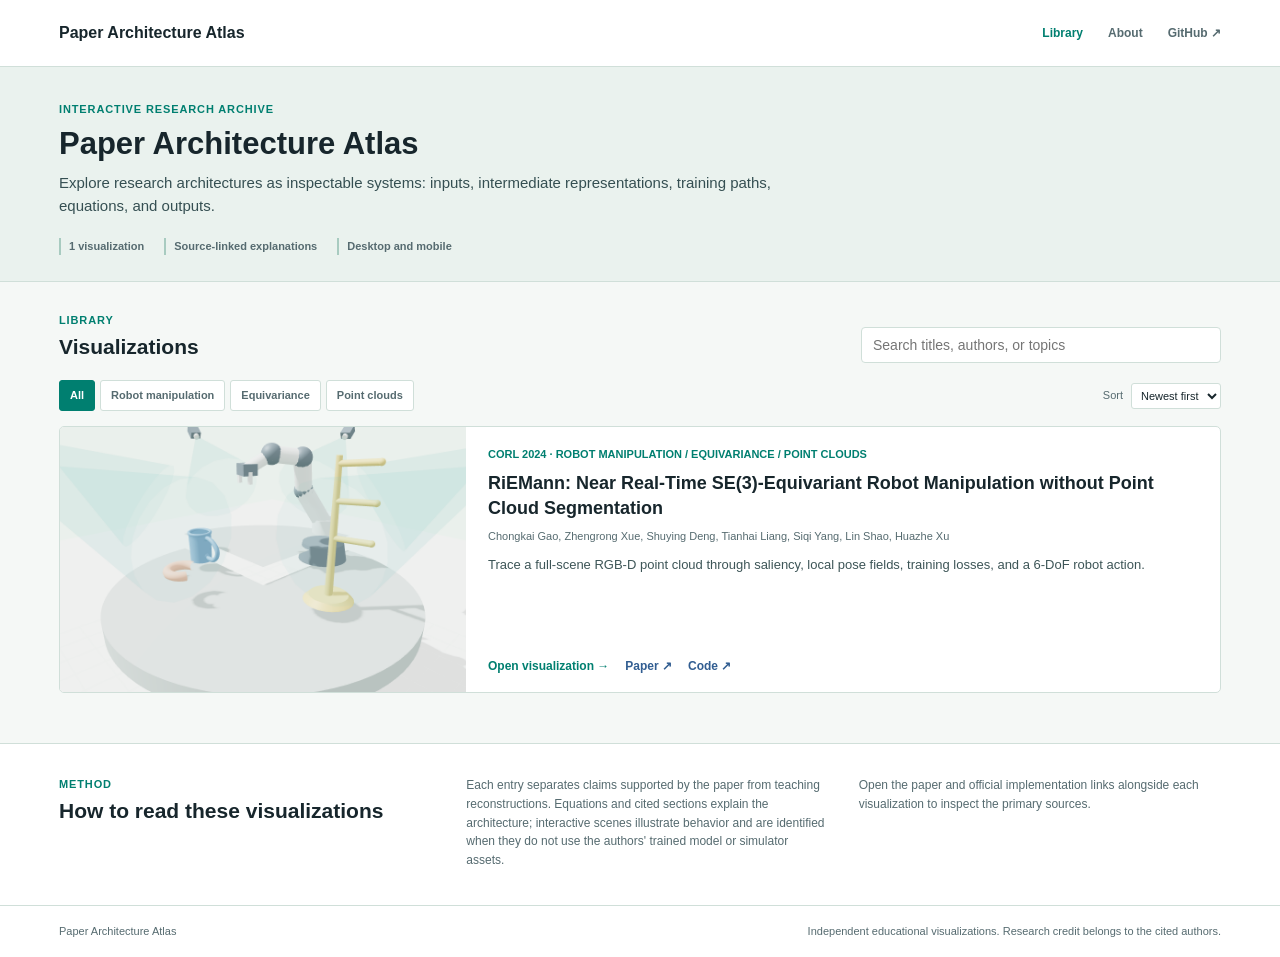
==== index.html @ 177f24d4 "Launch English paper architecture atlas with RiEMann explorer" ====
<!doctype html>
<html lang="en">
<head>
  <meta charset="utf-8">
  <meta name="viewport" content="width=device-width, initial-scale=1">
  <meta name="description" content="Interactive, source-grounded visualizations of research paper architectures.">
  <title>Paper Architecture Atlas</title>
  <link rel="stylesheet" href="styles.css">
  <script src="catalog.js" defer></script>
  <script src="home.js" defer></script>
</head>
<body>
  <header class="site-header">
    <div class="header-inner">
      <a class="brand" href="./">Paper Architecture Atlas</a>
      <nav aria-label="Primary navigation">
        <a href="#library" aria-current="page">Library</a>
        <a href="#about">About</a>
        <a href="https://github.com/yj244-jyt/paper-architecture-atlas" target="_blank" rel="noopener noreferrer">GitHub ↗</a>
      </nav>
    </div>
  </header>
  <main>
    <section class="intro" aria-labelledby="page-title">
      <div class="intro-inner">
        <div class="eyebrow">Interactive research archive</div>
        <h1 id="page-title">Paper Architecture Atlas</h1>
        <p>Explore research architectures as inspectable systems: inputs, intermediate representations, training paths, equations, and outputs.</p>
        <div class="intro-meta"><span id="paper-count">1 visualization</span><span>Source-linked explanations</span><span>Desktop and mobile</span></div>
      </div>
    </section>
    <section id="library" class="library" aria-labelledby="library-title">
      <div class="section-head">
        <div><div class="eyebrow">Library</div><h2 id="library-title">Visualizations</h2></div>
        <label class="search-field"><span class="sr-only">Search papers</span><input id="search" type="search" placeholder="Search titles, authors, or topics" autocomplete="off"></label>
      </div>
      <div class="library-tools">
        <div id="filters" class="filters" role="group" aria-label="Filter by topic"></div>
        <label class="sort-field">Sort <select id="sort"><option value="newest">Newest first</option><option value="title">Title A-Z</option></select></label>
      </div>
      <div id="results" class="results" aria-live="polite"></div>
      <p id="empty" class="empty" hidden>No papers match this search.</p>
    </section>
    <section id="about" class="about" aria-labelledby="about-title">
      <div class="about-inner">
        <div><div class="eyebrow">Method</div><h2 id="about-title">How to read these visualizations</h2></div>
        <div class="about-copy">
          <p>Each entry separates claims supported by the paper from teaching reconstructions. Equations and cited sections explain the architecture; interactive scenes illustrate behavior and are identified when they do not use the authors' trained model or simulator assets.</p>
          <p>Open the paper and official implementation links alongside each visualization to inspect the primary sources.</p>
        </div>
      </div>
    </section>
  </main>
  <footer><div class="footer-inner"><span>Paper Architecture Atlas</span><span>Independent educational visualizations. Research credit belongs to the cited authors.</span></div></footer>
</body>
</html>
---- styles.css ----
:root{--ink:#17262c;--muted:#566b70;--line:#d0dfd9;--paper:#f5f8f6;--teal:#007f70;--teal-light:#e0f2eb;--blue:#315d91}
*{box-sizing:border-box}
html{scroll-behavior:smooth}
body{margin:0;background:var(--paper);color:var(--ink);font:14px/1.55 -apple-system,BlinkMacSystemFont,"Segoe UI",sans-serif}
a{color:inherit}
button,input,select{font:inherit}
button{cursor:pointer}
button:focus-visible,input:focus-visible,select:focus-visible,a:focus-visible{outline:3px solid #7fbdaf;outline-offset:2px}
.sr-only{position:absolute;width:1px;height:1px;padding:0;margin:-1px;overflow:hidden;clip:rect(0,0,0,0);white-space:nowrap;border:0}
.site-header{background:#fff;border-bottom:1px solid var(--line)}
.header-inner,.intro-inner,.library,.about-inner,.footer-inner{max-width:1210px;margin:auto}
.header-inner{min-height:66px;padding:0 24px;display:flex;align-items:center;justify-content:space-between;gap:24px}
.brand{font-size:16px;font-weight:800;text-decoration:none;white-space:nowrap}
nav{display:flex;gap:25px;align-items:center}
nav a{text-decoration:none;color:var(--muted);font-size:12px;font-weight:700}
nav a:hover,nav a[aria-current]{color:var(--teal)}
.intro{background:#eaf2ee;border-bottom:1px solid var(--line)}
.intro-inner{padding:34px 24px 26px}
.eyebrow{color:var(--teal);font-size:11px;font-weight:800;text-transform:uppercase;letter-spacing:.08em}
h1,h2,h3,p{margin-top:0}
h1{font-size:31px;line-height:1.2;margin:7px 0 9px}
.intro p{max-width:780px;color:#354f52;margin:0;font-size:15px}
.intro-meta{display:flex;gap:20px;flex-wrap:wrap;margin-top:20px;color:var(--muted);font-size:11px;font-weight:700}
.intro-meta span{border-left:2px solid #a8cbc0;padding-left:8px}
.library{padding:30px 24px 50px}
.section-head{display:flex;justify-content:space-between;align-items:end;gap:20px}
h2{font-size:21px;margin:2px 0 0}
.search-field input{width:min(360px,42vw);height:36px;border:1px solid var(--line);border-radius:4px;padding:7px 11px;background:#fff;color:var(--ink)}
.library-tools{display:flex;justify-content:space-between;align-items:center;gap:20px;margin:17px 0 15px}
.filters{display:flex;flex-wrap:wrap;gap:5px}
.filters button{border:1px solid var(--line);background:#fff;color:var(--muted);font-size:11px;font-weight:700;padding:6px 10px;border-radius:3px}
.filters button[aria-pressed=true]{background:var(--teal);border-color:var(--teal);color:#fff}
.sort-field{display:flex;align-items:center;gap:8px;color:var(--muted);font-size:11px;white-space:nowrap}
.sort-field select{border:1px solid var(--line);background:#fff;border-radius:3px;padding:5px;color:var(--ink)}
.results{display:grid;gap:14px}
.paper{display:grid;grid-template-columns:minmax(240px,35%) minmax(0,1fr);min-height:265px;background:#fff;border:1px solid var(--line);border-radius:5px;overflow:hidden}
.paper-image{display:block;background:#e6eeea;overflow:hidden}
.paper-image img{display:block;width:100%;height:100%;min-height:265px;object-fit:cover;object-position:center}
.paper-body{padding:19px 22px 17px;display:flex;flex-direction:column;align-items:flex-start;min-width:0}
.paper-meta{color:var(--teal);font-size:11px;font-weight:800;text-transform:uppercase}
.paper-meta span{padding:0 5px}
.paper h3{font-size:18px;line-height:1.35;margin:8px 0}
.paper h3 a{text-decoration:none}
.paper h3 a:hover{text-decoration:underline}
.authors{font-size:11px;color:var(--muted);margin:0 0 10px}
.summary{font-size:13px;color:#3d5557;margin:0 0 16px;max-width:700px}
.paper-links{display:flex;flex-wrap:wrap;align-items:center;gap:16px;margin-top:auto;font-size:12px;font-weight:700}
.paper-links a{text-decoration:none;color:var(--blue)}
.paper-links a:hover{text-decoration:underline}
.paper-links .primary-link{color:var(--teal)}
.empty{background:#fff;border:1px solid var(--line);padding:35px;color:var(--muted);text-align:center}
.about{background:#fff;border-top:1px solid var(--line)}
.about-inner{padding:32px 24px 36px;display:grid;grid-template-columns:1fr 2fr;gap:30px}
.about-copy{display:grid;grid-template-columns:1fr 1fr;gap:30px}
.about p{font-size:12px;color:var(--muted);margin:0}
footer{border-top:1px solid var(--line);background:#fff}
.footer-inner{padding:17px 24px;display:flex;justify-content:space-between;gap:20px;color:var(--muted);font-size:11px}
@media(max-width:760px){
  .header-inner{padding:0 15px;min-height:58px}
  .brand{font-size:13px}
  nav{gap:12px}
  nav a{font-size:11px}
  .intro-inner{padding:25px 15px}
  h1{font-size:25px}
  .library{padding:25px 15px 38px}
  .section-head{display:block}
  .search-field{display:block;margin-top:15px}
  .search-field input{width:100%}
  .library-tools{align-items:flex-start;flex-direction:column;gap:10px}
  .paper{grid-template-columns:1fr}
  .paper-image img{height:auto;min-height:0;aspect-ratio:16/8}
  .paper-body{padding:16px}
  .about-inner,.about-copy{display:block}
  .about-inner{padding:27px 15px}
  .about-copy{margin-top:15px}
  .about p+p{margin-top:11px}
  .footer-inner{display:block;padding:15px}
}
@media(max-width:380px){.brand{max-width:120px;white-space:normal;line-height:1.15}nav{gap:9px}}
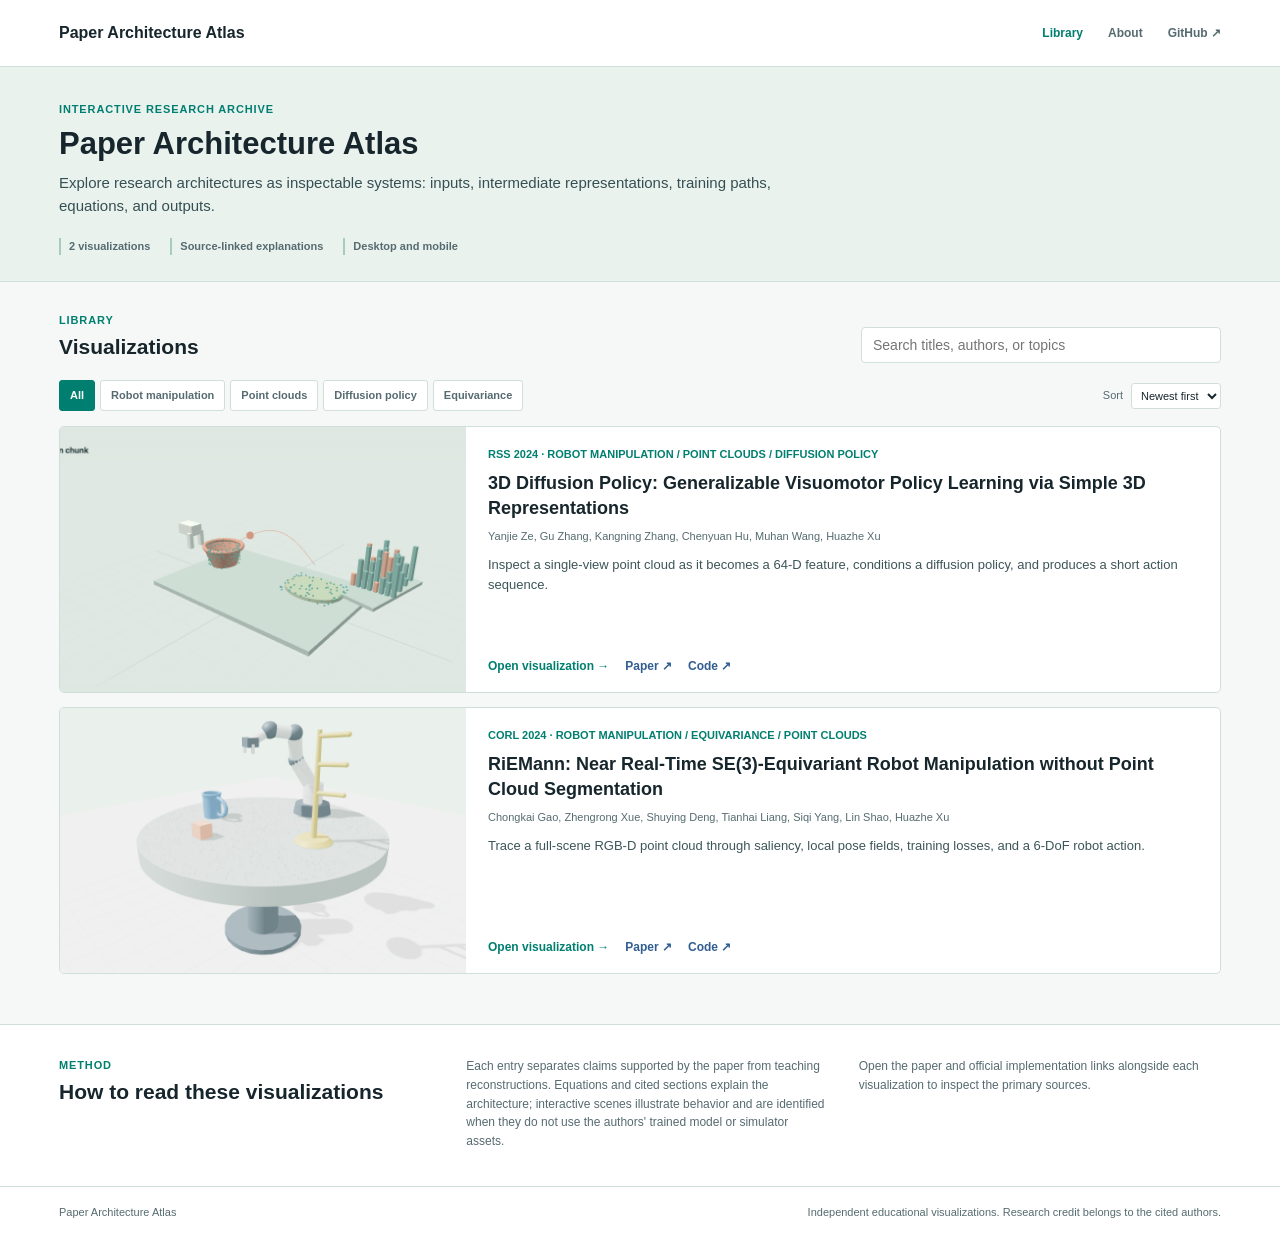
==== commit 47418891: "Add 3D Diffusion Policy interactive visualization" ====
--- a/index.html
+++ b/index.html
@@ -5,6 +5,7 @@
   <meta name="viewport" content="width=device-width, initial-scale=1">
   <meta name="description" content="Interactive, source-grounded visualizations of research paper architectures.">
   <title>Paper Architecture Atlas</title>
+  <link rel="icon" href="favicon.svg" type="image/svg+xml">
   <link rel="stylesheet" href="styles.css">
   <script src="catalog.js" defer></script>
   <script src="home.js" defer></script>
@@ -26,7 +27,7 @@
         <div class="eyebrow">Interactive research archive</div>
         <h1 id="page-title">Paper Architecture Atlas</h1>
         <p>Explore research architectures as inspectable systems: inputs, intermediate representations, training paths, equations, and outputs.</p>
-        <div class="intro-meta"><span id="paper-count">1 visualization</span><span>Source-linked explanations</span><span>Desktop and mobile</span></div>
+        <div class="intro-meta"><span id="paper-count">2 visualizations</span><span>Source-linked explanations</span><span>Desktop and mobile</span></div>
       </div>
     </section>
     <section id="library" class="library" aria-labelledby="library-title">
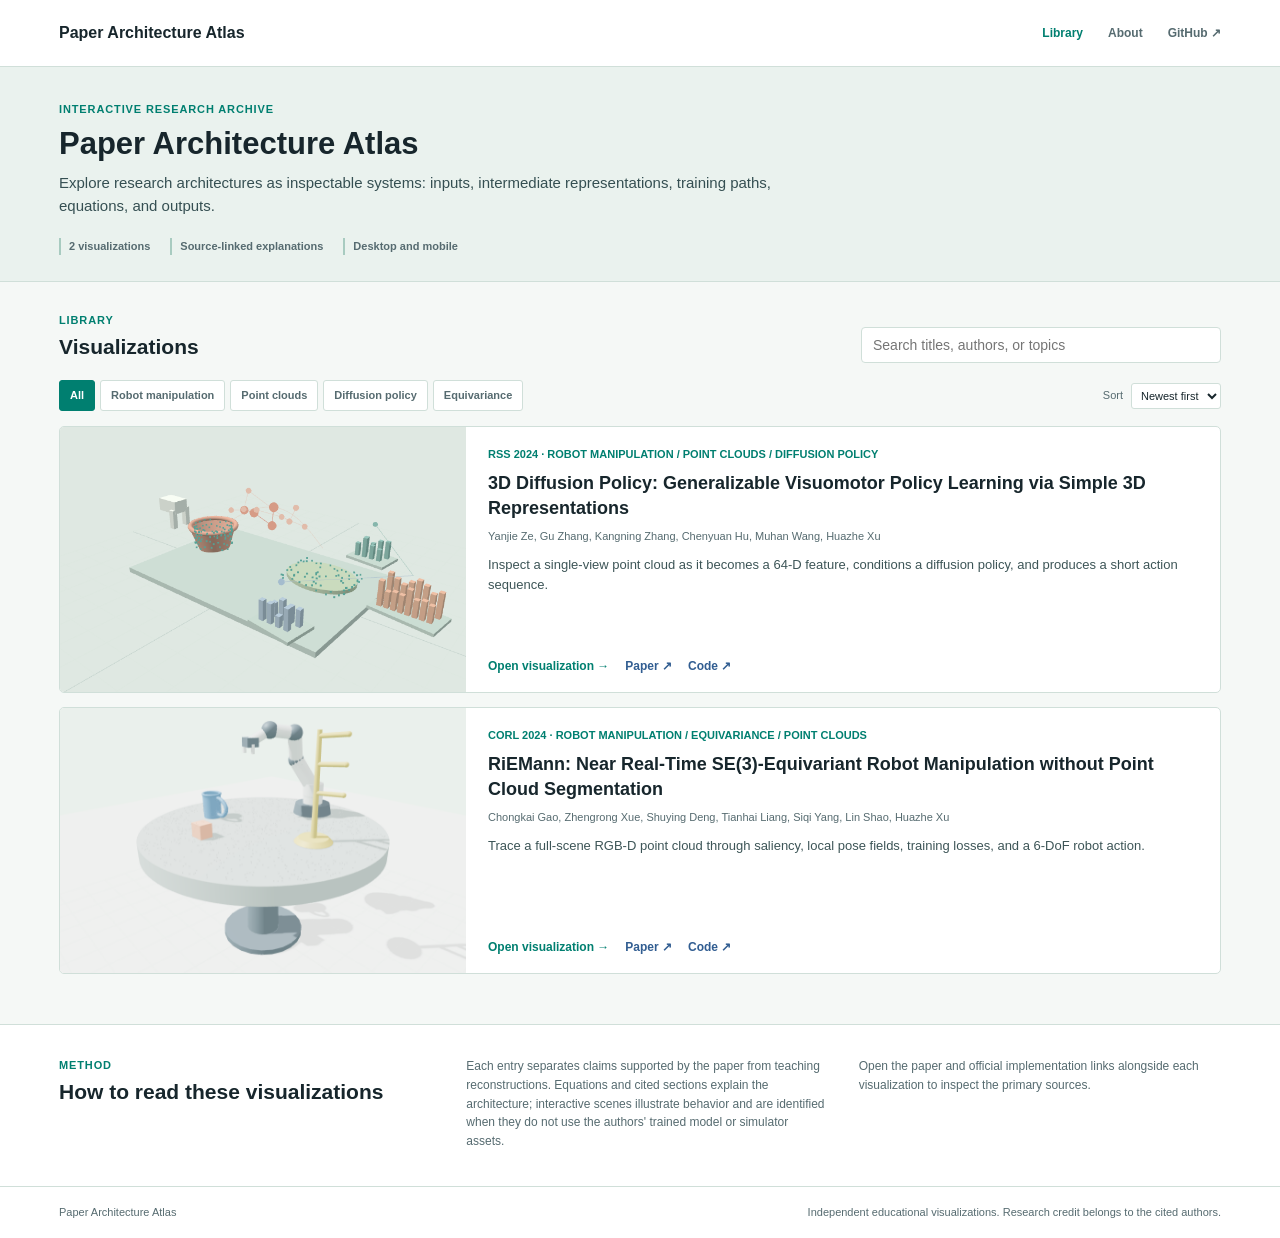
==== commit 6b043ced: "Refresh DP3 catalog cover URL" ====
--- a/index.html
+++ b/index.html
@@ -7,7 +7,7 @@
   <title>Paper Architecture Atlas</title>
   <link rel="icon" href="favicon.svg" type="image/svg+xml">
   <link rel="stylesheet" href="styles.css">
-  <script src="catalog.js" defer></script>
+  <script src="catalog.js?v=dp3-cover-2" defer></script>
   <script src="home.js" defer></script>
 </head>
 <body>
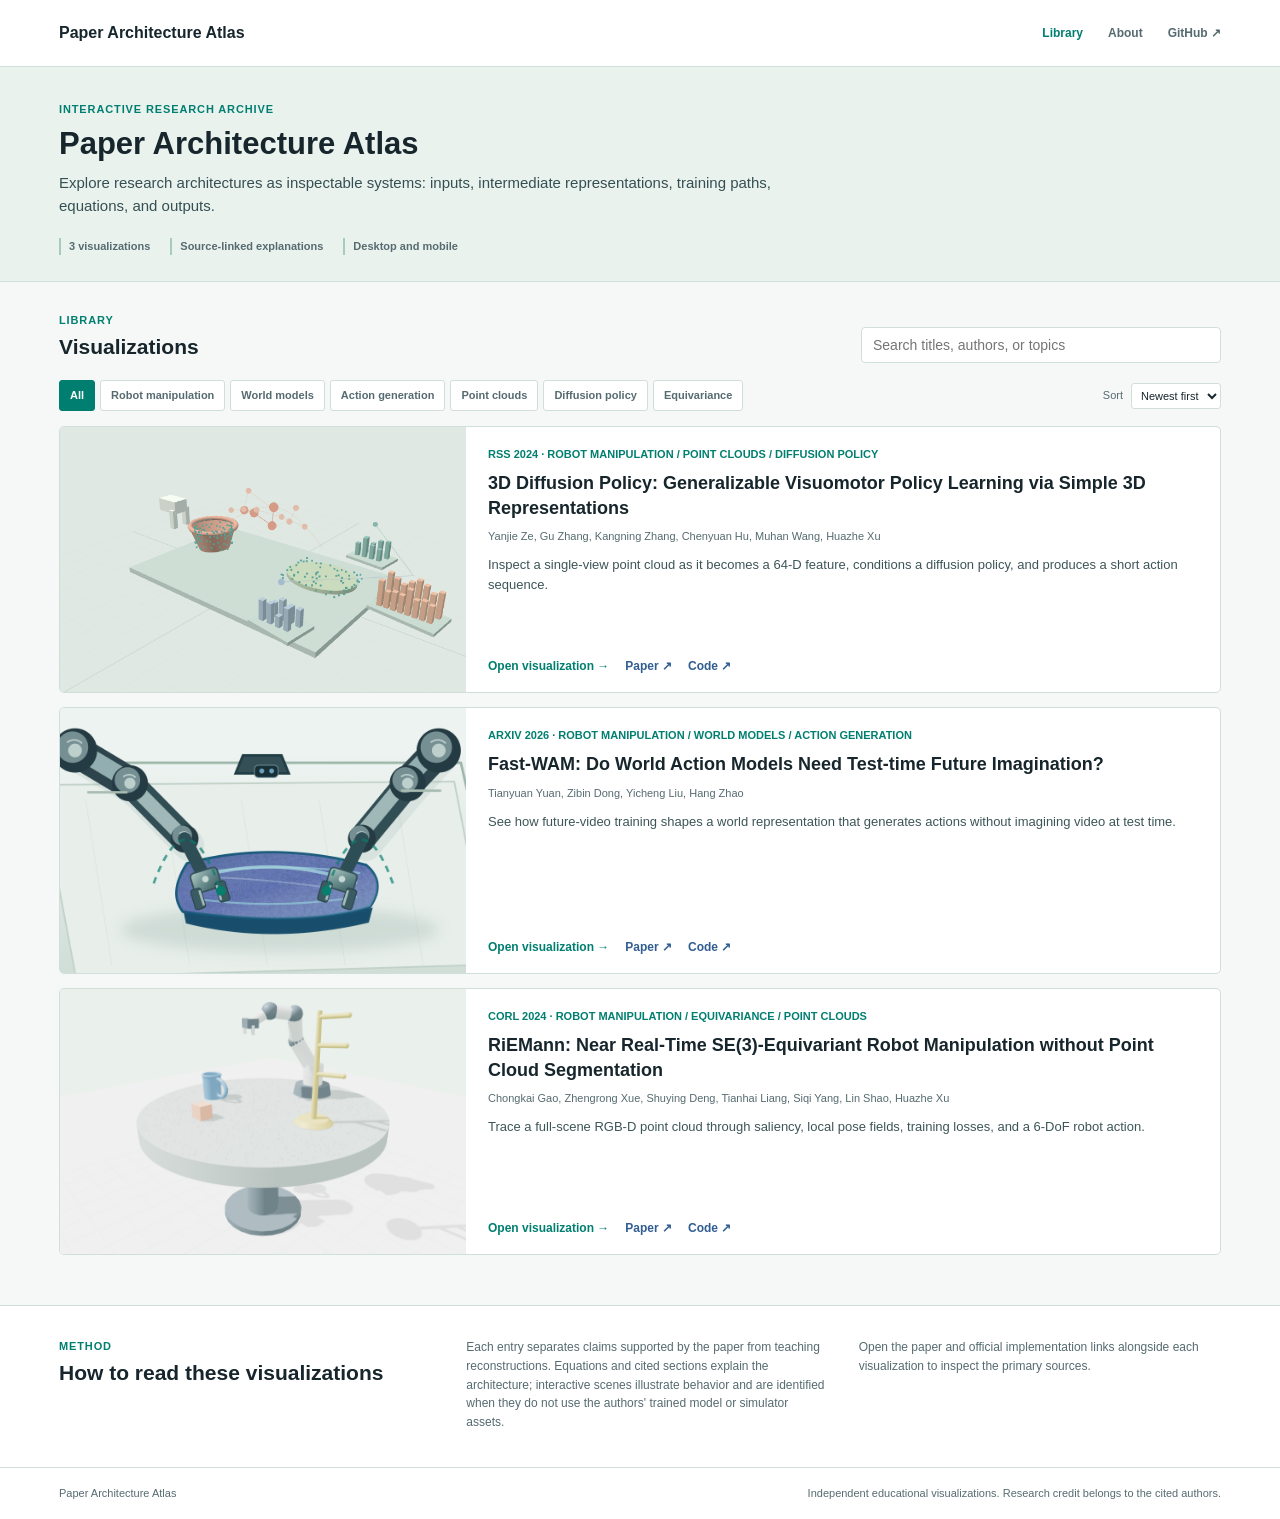
==== commit 42032171: "Add interactive Fast-WAM architecture visualization" ====
--- a/index.html
+++ b/index.html
@@ -7,7 +7,7 @@
   <title>Paper Architecture Atlas</title>
   <link rel="icon" href="favicon.svg" type="image/svg+xml">
   <link rel="stylesheet" href="styles.css">
-  <script src="catalog.js?v=dp3-cover-2" defer></script>
+  <script src="catalog.js?v=fast-wam-1" defer></script>
   <script src="home.js" defer></script>
 </head>
 <body>
@@ -27,7 +27,7 @@
         <div class="eyebrow">Interactive research archive</div>
         <h1 id="page-title">Paper Architecture Atlas</h1>
         <p>Explore research architectures as inspectable systems: inputs, intermediate representations, training paths, equations, and outputs.</p>
-        <div class="intro-meta"><span id="paper-count">2 visualizations</span><span>Source-linked explanations</span><span>Desktop and mobile</span></div>
+        <div class="intro-meta"><span id="paper-count">3 visualizations</span><span>Source-linked explanations</span><span>Desktop and mobile</span></div>
       </div>
     </section>
     <section id="library" class="library" aria-labelledby="library-title">
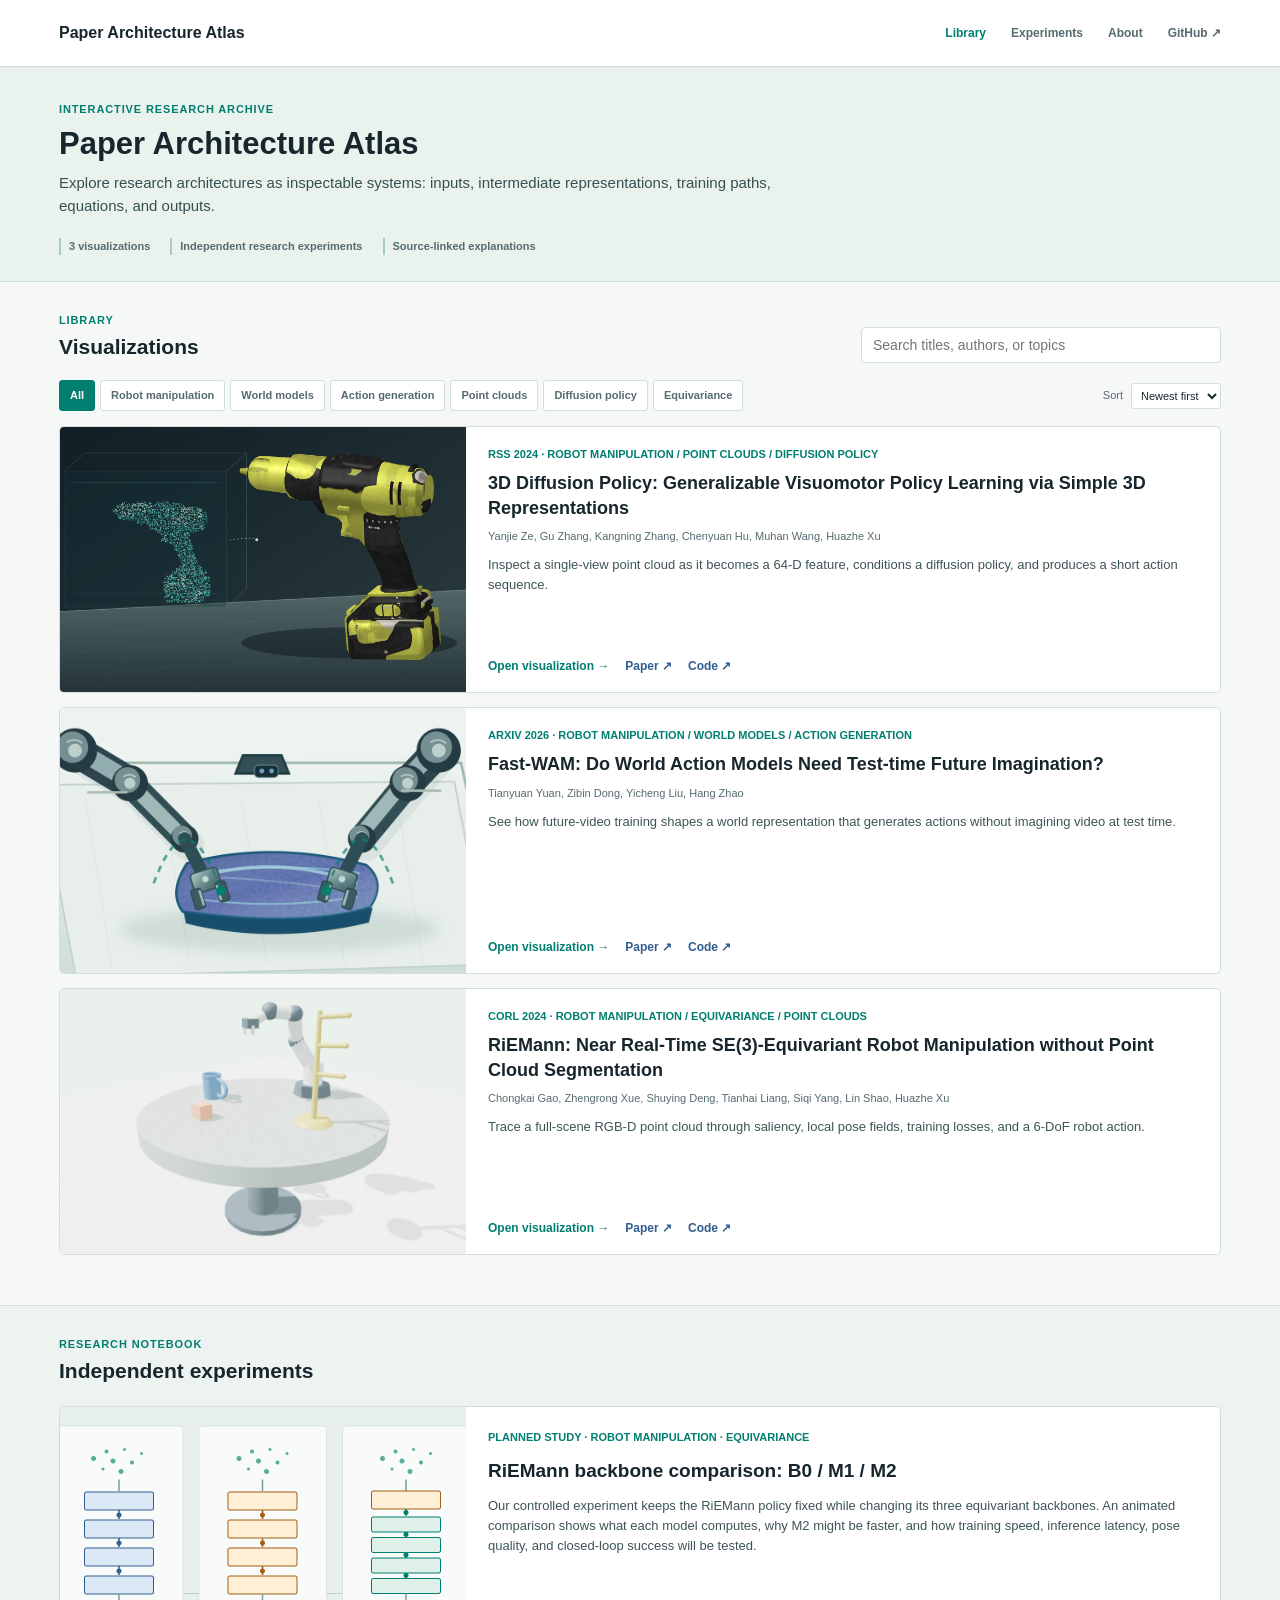
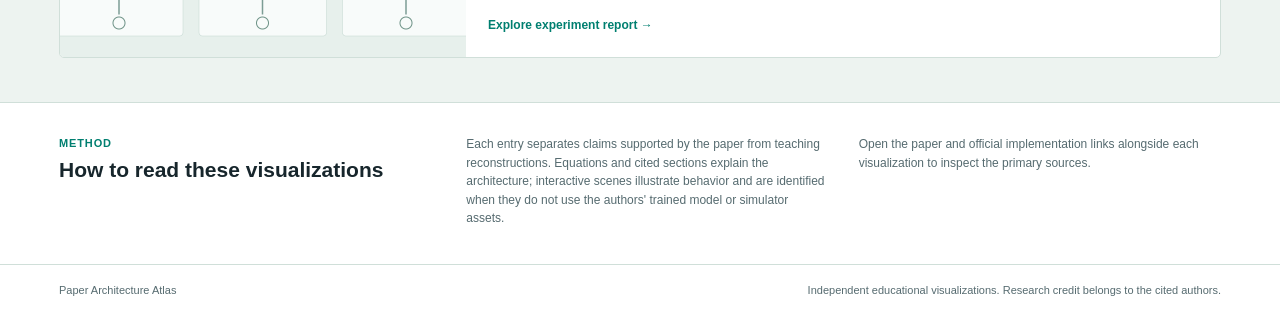
==== commit 6e5f101c: "Add RiEMann backbone experiment explorer" ====
--- a/index.html
+++ b/index.html
@@ -16,6 +16,7 @@
       <a class="brand" href="./">Paper Architecture Atlas</a>
       <nav aria-label="Primary navigation">
         <a href="#library" aria-current="page">Library</a>
+        <a href="#experiments">Experiments</a>
         <a href="#about">About</a>
         <a href="https://github.com/yj244-jyt/paper-architecture-atlas" target="_blank" rel="noopener noreferrer">GitHub ↗</a>
       </nav>
@@ -27,7 +28,7 @@
         <div class="eyebrow">Interactive research archive</div>
         <h1 id="page-title">Paper Architecture Atlas</h1>
         <p>Explore research architectures as inspectable systems: inputs, intermediate representations, training paths, equations, and outputs.</p>
-        <div class="intro-meta"><span id="paper-count">3 visualizations</span><span>Source-linked explanations</span><span>Desktop and mobile</span></div>
+        <div class="intro-meta"><span id="paper-count">3 visualizations</span><span>Independent research experiments</span><span>Source-linked explanations</span></div>
       </div>
     </section>
     <section id="library" class="library" aria-labelledby="library-title">
@@ -42,6 +43,20 @@
       <div id="results" class="results" aria-live="polite"></div>
       <p id="empty" class="empty" hidden>No papers match this search.</p>
     </section>
+    <section id="experiments" class="experiments" aria-labelledby="experiments-title">
+      <div class="experiments-inner">
+        <div class="section-head"><div><div class="eyebrow">Research notebook</div><h2 id="experiments-title">Independent experiments</h2></div></div>
+        <article class="experiment-entry">
+          <a class="experiment-image" href="experiments/riemann-backbone-comparison/" aria-label="Open the RiEMann B0 M1 M2 experiment report"><img src="assets/riemann-backbone-comparison.png?v=1" alt="Three parallel point-cloud processing architectures" loading="lazy"></a>
+          <div class="experiment-body">
+            <div class="paper-meta">Planned study · Robot manipulation · Equivariance</div>
+            <h3><a href="experiments/riemann-backbone-comparison/">RiEMann backbone comparison: B0 / M1 / M2</a></h3>
+            <p>Our controlled experiment keeps the RiEMann policy fixed while changing its three equivariant backbones. An animated comparison shows what each model computes, why M2 might be faster, and how training speed, inference latency, pose quality, and closed-loop success will be tested.</p>
+            <a class="primary-link" href="experiments/riemann-backbone-comparison/">Explore experiment report →</a>
+          </div>
+        </article>
+      </div>
+    </section>
     <section id="about" class="about" aria-labelledby="about-title">
       <div class="about-inner">
         <div><div class="eyebrow">Method</div><h2 id="about-title">How to read these visualizations</h2></div>
--- a/styles.css
+++ b/styles.css
@@ -49,6 +49,18 @@
 .paper-links a:hover{text-decoration:underline}
 .paper-links .primary-link{color:var(--teal)}
 .empty{background:#fff;border:1px solid var(--line);padding:35px;color:var(--muted);text-align:center}
+.experiments{border-top:1px solid var(--line);background:#edf3f0}
+.experiments-inner{max-width:1210px;margin:auto;padding:30px 24px 44px}
+.experiment-entry{display:grid;grid-template-columns:minmax(240px,35%) minmax(0,1fr);min-height:250px;margin-top:18px;background:#fff;border:1px solid var(--line);border-radius:5px;overflow:hidden}
+.experiment-image{display:block;background:#dfeae5;overflow:hidden}
+.experiment-image img{display:block;width:100%;height:100%;min-height:250px;object-fit:cover}
+.experiment-body{padding:22px;display:flex;flex-direction:column;align-items:flex-start}
+.experiment-body h3{font-size:19px;margin:10px 0}
+.experiment-body h3 a{text-decoration:none}
+.experiment-body h3 a:hover{text-decoration:underline}
+.experiment-body p{max-width:700px;color:#3d5557;font-size:13px}
+.experiment-body .primary-link{margin-top:auto;font-size:12px;font-weight:700;color:var(--teal);text-decoration:none}
+.experiment-body .primary-link:hover{text-decoration:underline}
 .about{background:#fff;border-top:1px solid var(--line)}
 .about-inner{padding:32px 24px 36px;display:grid;grid-template-columns:1fr 2fr;gap:30px}
 .about-copy{display:grid;grid-template-columns:1fr 1fr;gap:30px}
@@ -68,6 +80,10 @@
   .search-field input{width:100%}
   .library-tools{align-items:flex-start;flex-direction:column;gap:10px}
   .paper{grid-template-columns:1fr}
+  .experiment-entry{grid-template-columns:1fr}
+  .experiment-image img{height:auto;min-height:0;aspect-ratio:16/8}
+  .experiment-body{padding:16px}
+  .experiments-inner{padding:25px 15px 38px}
   .paper-image img{height:auto;min-height:0;aspect-ratio:16/8}
   .paper-body{padding:16px}
   .about-inner,.about-copy{display:block}
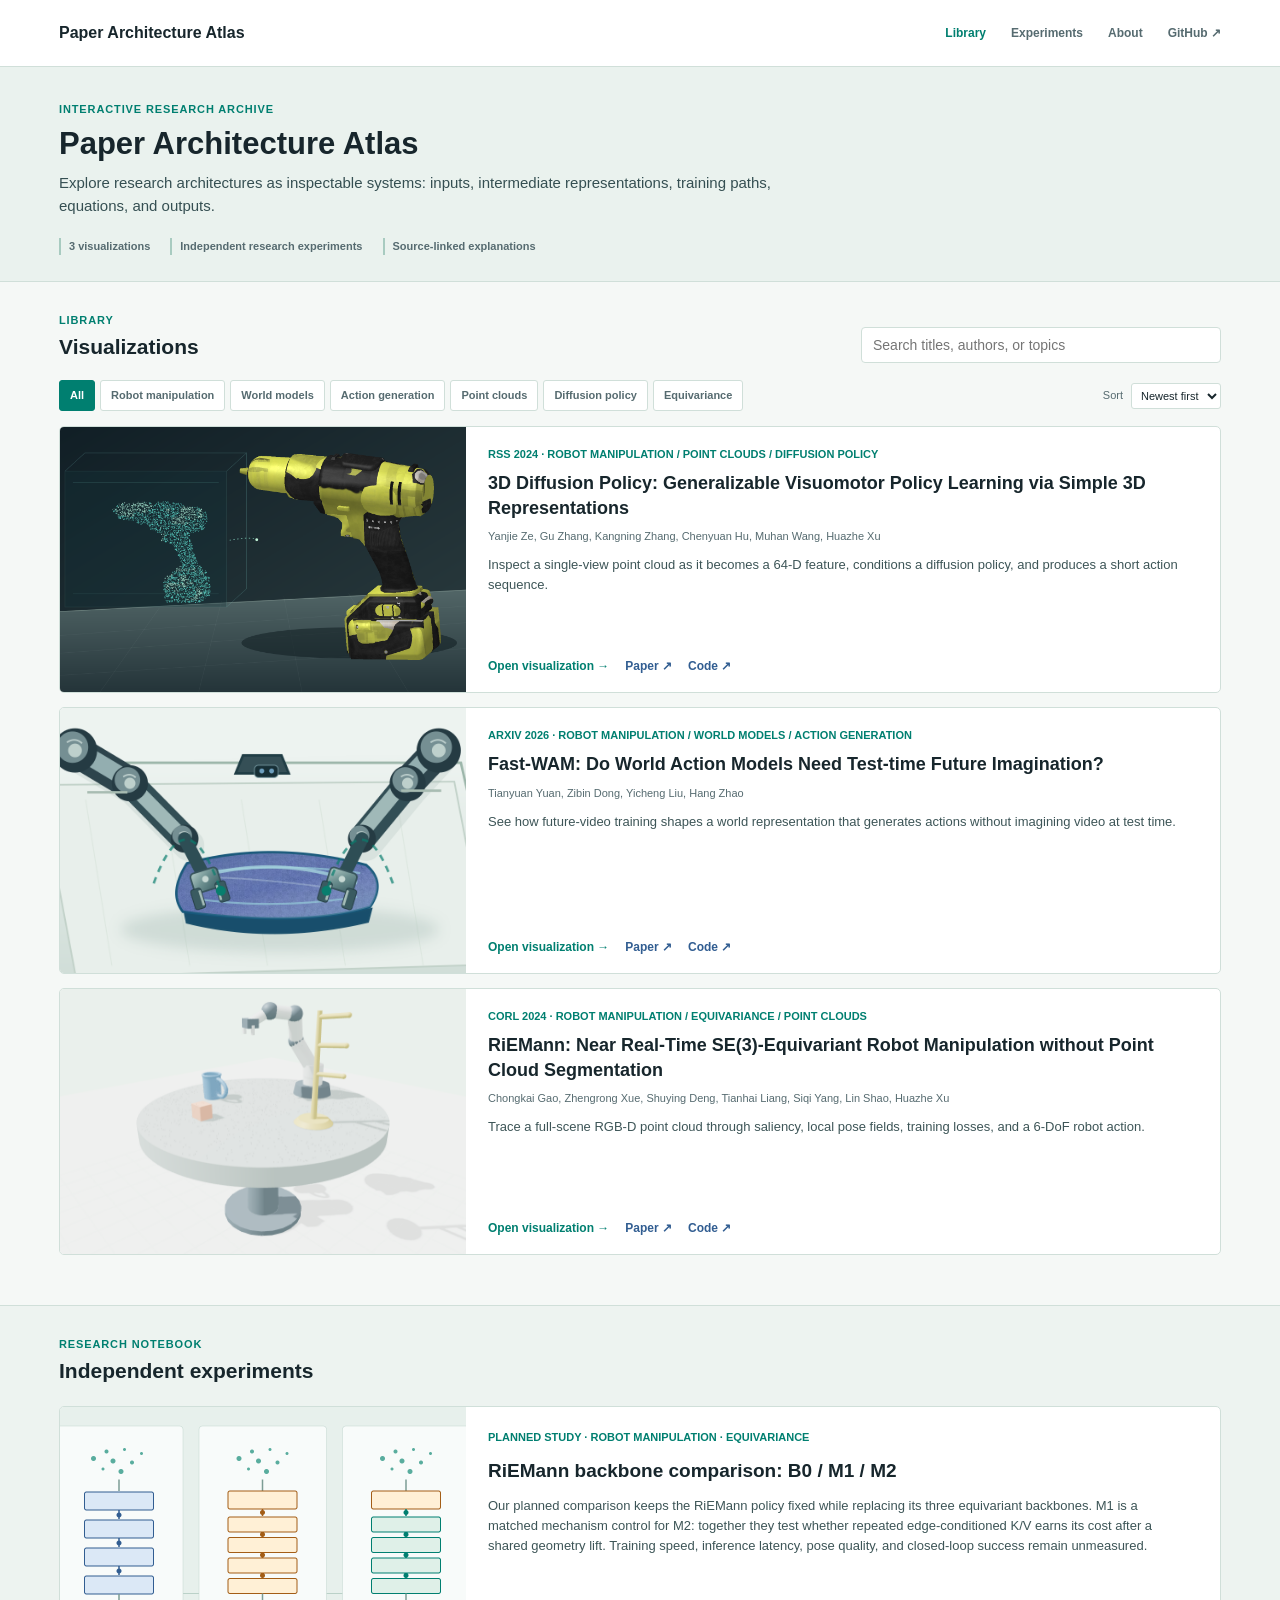
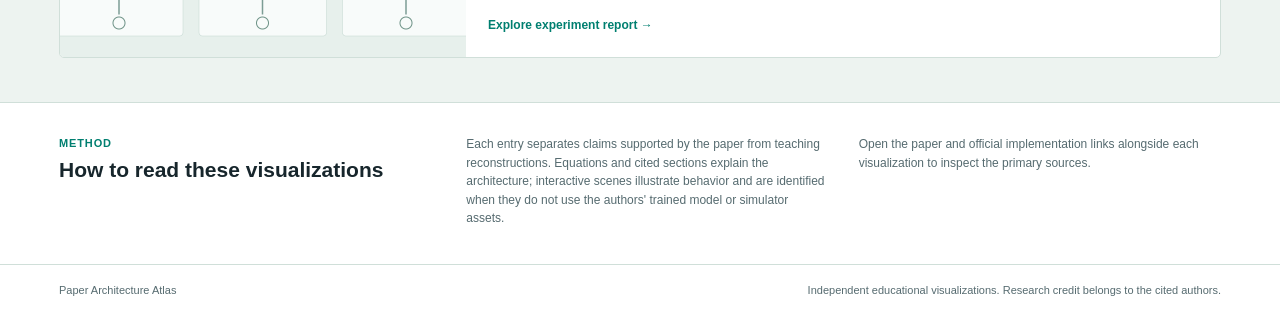
==== commit 9c97f53e: "Clarify RiEMann M1 ablation and matched M2 comparison" ====
--- a/index.html
+++ b/index.html
@@ -47,11 +47,11 @@
       <div class="experiments-inner">
         <div class="section-head"><div><div class="eyebrow">Research notebook</div><h2 id="experiments-title">Independent experiments</h2></div></div>
         <article class="experiment-entry">
-          <a class="experiment-image" href="experiments/riemann-backbone-comparison/" aria-label="Open the RiEMann B0 M1 M2 experiment report"><img src="assets/riemann-backbone-comparison.png?v=1" alt="Three parallel point-cloud processing architectures" loading="lazy"></a>
+          <a class="experiment-image" href="experiments/riemann-backbone-comparison/" aria-label="Open the RiEMann B0 M1 M2 experiment report"><img src="assets/riemann-backbone-comparison.png?v=2" alt="Three parallel point-cloud processing architectures" loading="lazy"></a>
           <div class="experiment-body">
             <div class="paper-meta">Planned study · Robot manipulation · Equivariance</div>
             <h3><a href="experiments/riemann-backbone-comparison/">RiEMann backbone comparison: B0 / M1 / M2</a></h3>
-            <p>Our controlled experiment keeps the RiEMann policy fixed while changing its three equivariant backbones. An animated comparison shows what each model computes, why M2 might be faster, and how training speed, inference latency, pose quality, and closed-loop success will be tested.</p>
+            <p>Our planned comparison keeps the RiEMann policy fixed while replacing its three equivariant backbones. M1 is a matched mechanism control for M2: together they test whether repeated edge-conditioned K/V earns its cost after a shared geometry lift. Training speed, inference latency, pose quality, and closed-loop success remain unmeasured.</p>
             <a class="primary-link" href="experiments/riemann-backbone-comparison/">Explore experiment report →</a>
           </div>
         </article>
